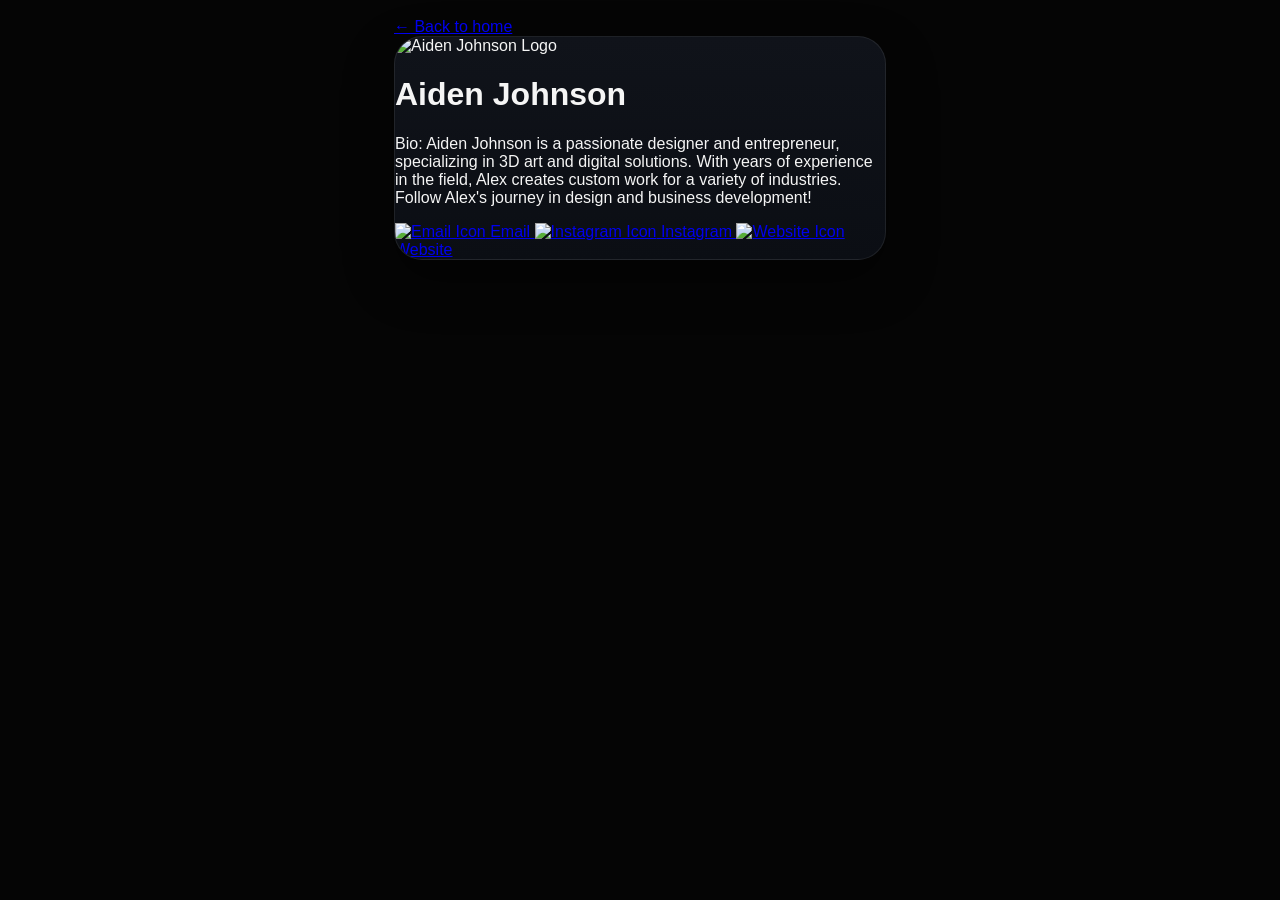
==== u/AidenKimJohnson/index.html @ 3c2676a0 "Update index.html" ====
<!DOCTYPE html>
<html lang="en">
<head>
  <meta charset="UTF-8" />
  <meta name="viewport" content="width=device-width, initial-scale=1.0"/>
  <title>Aiden Johnson | Mabel3DStudio</title>

  <!-- ABSOLUTE PATH TO CSS -->
  <link rel="stylesheet" href="../../style.css" />
</head>
<body>
  <div class="container">

    <a href="/Mabel3DStudio/index.html" class="back-link">← Back to home</a>

    <div class="hero-card">
      <img src="mabel3dstudiologowhite.png" alt="Aiden Johnson Logo" class="profile-logo" />
      <div class="description-box">
        <h1>Aiden Johnson</h1>
        <p>Bio: Aiden Johnson is a passionate designer and entrepreneur, specializing in 3D art and digital solutions. With years of experience in the field, Alex creates custom work for a variety of industries. Follow Alex's journey in design and business development!</p>
      </div>

      <div class="connect-buttons">
        <a href="mailto:aidenkim.johnson@gmail.com" class="connect-btn">
          <img src="email-icon.png" alt="Email Icon" />
          Email
        </a>
        <a href="https://www.instagram.com/Mabel3DStudio" class="connect-btn">
          <img src="instagram-icon.png" alt="Instagram Icon" />
          Instagram
        </a>
        <a href="https://d1qy6n5ihufgyw.cloudfront.net/" class="connect-btn">
          <img src="website-icon.png" alt="Website Icon" />
          Website
        </a>
      </div>
    </div>
  </div>
</body>
</html>
---- style.css ----
* {
  box-sizing: border-box;
}

body {
  margin: 0;
  font-family: Arial, sans-serif;
  background: #050505;
  color: #f5f5f5;
}

.container {
  max-width: 520px;
  margin: 0 auto;
  padding: 18px 14px 40px;
}

.hero-card {
  background: linear-gradient(180deg, #10131a 0%, #0b0e14 100%);
  border-radius: 28px;
  overflow: hidden;
  border: 1px solid rgba(255, 255, 255, 0.08);
  box-shadow: 0 20px 50px rgba(0, 0, 0, 0.45);
  margin-bottom: 20px;
}

.banner {
  height: 165px;
  background: linear-gradient(135deg, #1b1f2b 0%, #0d1017 50%, #151924 100%);
  position: relative;
}

.profile-content {
  padding: 24px 22px 28px;
}

.profile-logo-wrap {
  text-align: center;
  margin-top: -40px;
  margin-bottom: 40px;
  padding: 0 10px;
}

.profile-logo {
  width: 100%;
  max-width: 180px;
  height: auto;
  display: inline-block;
}

.profile-name {
  margin: 10px 0 6px;
  font-size: 2rem;
  font-weight: 700;
  text-align: center;
}

.profile-tagline {
  margin: 0;
  color: #d8dbe3;
  font-size: 1.05rem;
  line-height: 1.4;
  text-align: center;
}

.profile-location {
  margin-top: 8px;
  color: #9ca3af;
  font-size: 0.98rem;
  text-align: center;
}

.badge-wrap {
  text-align: center;
}

.badge {
  display: inline-block;
  margin-top: 18px;
  padding: 10px 16px;
  border-radius: 999px;
  background: linear-gradient(180deg, #30343d 0%, #22262e 100%);
  color: #f3f4f6;
  font-size: 0.95rem;
  text-decoration: none;
}

.section-title {
  margin: 0 0 12px;
  font-size: 1rem;
  color: #d4d7df;
  letter-spacing: 0.02em;
}

.action-list {
  display: flex;
  flex-direction: column;
  gap: 14px;
}

.action-card {
  display: flex;
  align-items: center;
  gap: 14px;
  text-decoration: none;
  color: #f5f5f5;
  background: linear-gradient(180deg, #0f1420 0%, #0b1019 100%);
  border: 1px solid rgba(255, 255, 255, 0.06);
  border-radius: 22px;
  padding: 16px 18px;
  box-shadow: 0 10px 24px rgba(0, 0, 0, 0.28);
  transition: transform 0.15s ease, border-color 0.15s ease;
}

.action-card:hover {
  transform: translateY(-1px);
  border-color: rgba(255, 255, 255, 0.12);
}

.action-icon {
  width: 54px;
  height: 54px;
  border-radius: 50%;
  flex-shrink: 0;
  display: flex;
  align-items: center;
  justify-content: center;
  font-size: 1.4rem;
  font-weight: 700;
  color: white;
}

.icon-call {
  background: linear-gradient(135deg, #30d158 0%, #16a34a 100%);
}

.icon-instagram {
  background: linear-gradient(135deg, #f58529 0%, #dd2a7b 50%, #8134af 100%);
}

.icon-website {
  background: linear-gradient(135deg, #4b5563 0%, #111827 100%);
}

.icon-email {
  background: linear-gradient(135deg, #60a5fa 0%, #2563eb 100%);
}

.action-text {
  flex: 1;
  min-width: 0;
}

.action-label {
  display: block;
  font-size: 1.45rem;
  font-weight: 700;
  margin-bottom: 4px;
}

.action-subtext {
  display: block;
  color: #aab1bd;
  font-size: 1rem;
  overflow-wrap: anywhere;
}

.top-link {
  display: inline-block;
  margin: 6px 0 14px;
  color: #cfd5df;
  text-decoration: none;
  font-size: 0.95rem;
}

.top-link:hover {
  text-decoration: underline;
}

.home-card {
  background: linear-gradient(180deg, #10131a 0%, #0b0e14 100%);
  border-radius: 28px;
  padding: 28px 22px;
  border: 1px solid rgba(255, 255, 255, 0.08);
  box-shadow: 0 20px 50px rgba(0, 0, 0, 0.45);
}

.home-logo-frame {
  width: 240px;
  margin: 0 auto 18px;
  background: #ffffff;
  border-radius: 24px;
  padding: 14px;
  box-shadow: 0 8px 24px rgba(0, 0, 0, 0.25);
}

.home-logo {
  width: 100%;
  display: block;
  height: auto;
}

.home-title {
  margin: 0;
  text-align: center;
  font-size: 2rem;
}

.home-subtitle {
  margin: 12px 0 0;
  text-align: center;
  color: #c9ced8;
  line-height: 1.6;
}

.home-button {
  display: block;
  margin-top: 24px;
  text-align: center;
  padding: 16px 18px;
  border-radius: 18px;
  background: linear-gradient(180deg, #1d4ed8 0%, #1e40af 100%);
  color: white;
  text-decoration: none;
  font-weight: 700;
  font-size: 1rem;
}

.home-button:hover {
  opacity: 0.95;
}

@media (max-width: 480px) {
  .profile-name {
    font-size: 1.75rem;
  }

  .action-label {
    font-size: 1.25rem;
  }

  .banner {
    height: 150px;
  }

  .home-logo-frame {
    width: 190px;
    padding: 12px;
  }

  .profile-logo {
    max-width: 160px;
  }
}
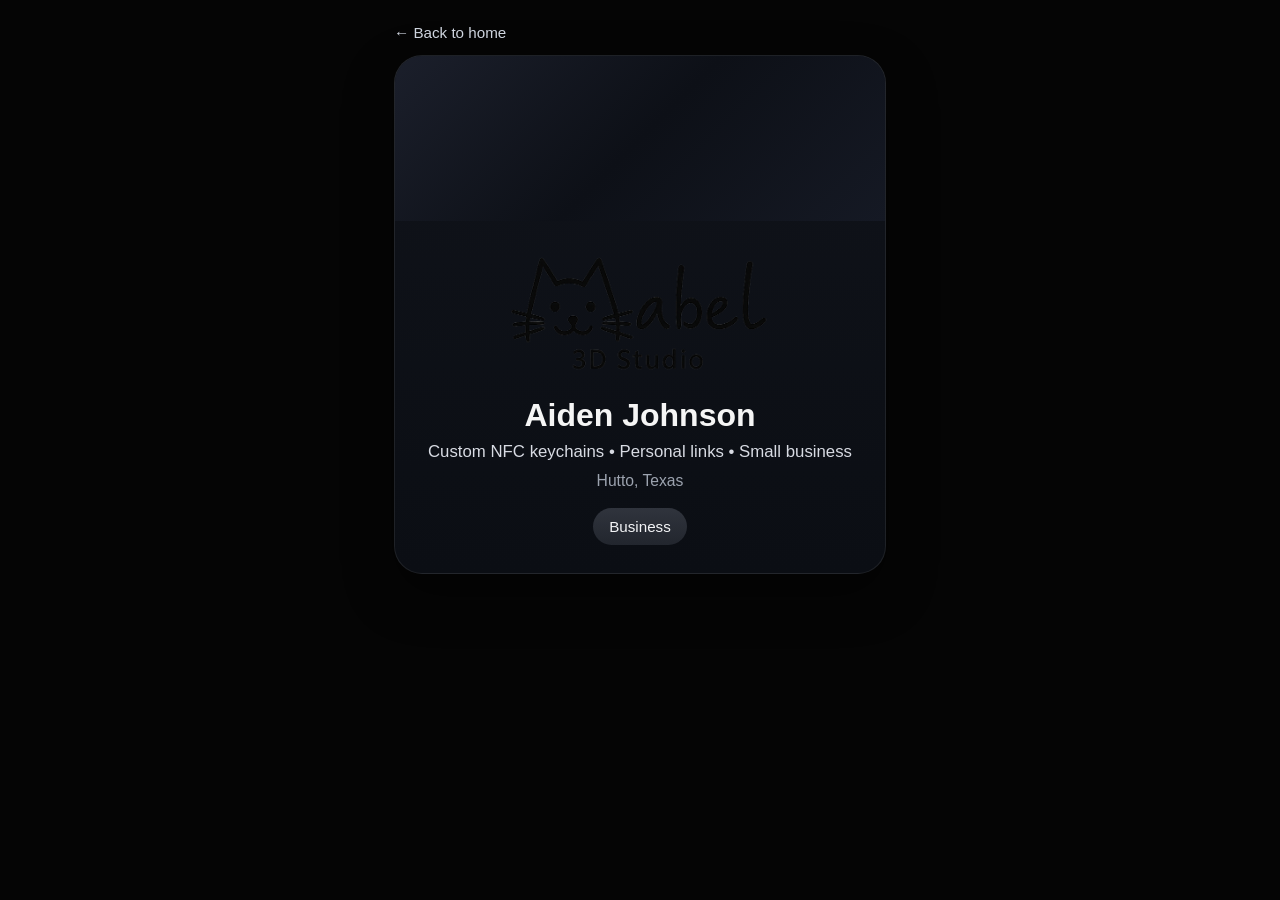
==== commit c6c9d9a0: "Update index.html" ====
--- a/u/AidenKimJohnson/index.html
+++ b/u/AidenKimJohnson/index.html
@@ -2,39 +2,29 @@
 <html lang="en">
 <head>
   <meta charset="UTF-8" />
-  <meta name="viewport" content="width=device-width, initial-scale=1.0"/>
+  <meta name="viewport" content="width=device-width, initial-scale=1.0" />
   <title>Aiden Johnson | Mabel3DStudio</title>
-
-  <!-- ABSOLUTE PATH TO CSS -->
   <link rel="stylesheet" href="../../style.css" />
 </head>
 <body>
   <div class="container">
-
-    <a href="/Mabel3DStudio/index.html" class="back-link">← Back to home</a>
+    <a class="top-link" href="../../index.html">← Back to home</a>
 
     <div class="hero-card">
-      <img src="mabel3dstudiologowhite.png" alt="Aiden Johnson Logo" class="profile-logo" />
-      <div class="description-box">
-        <h1>Aiden Johnson</h1>
-        <p>Bio: Aiden Johnson is a passionate designer and entrepreneur, specializing in 3D art and digital solutions. With years of experience in the field, Alex creates custom work for a variety of industries. Follow Alex's journey in design and business development!</p>
-      </div>
+      <div class="banner"></div>
 
-      <div class="connect-buttons">
-        <a href="mailto:aidenkim.johnson@gmail.com" class="connect-btn">
-          <img src="email-icon.png" alt="Email Icon" />
-          Email
-        </a>
-        <a href="https://www.instagram.com/Mabel3DStudio" class="connect-btn">
-          <img src="instagram-icon.png" alt="Instagram Icon" />
-          Instagram
-        </a>
-        <a href="https://d1qy6n5ihufgyw.cloudfront.net/" class="connect-btn">
-          <img src="website-icon.png" alt="Website Icon" />
-          Website
-        </a>
-      </div>
-    </div>
-  </div>
-</body>
-</html>
+      <div class="profile-content" style="padding-top: 24px;">
+        <div style="text-align: center; margin-bottom: 20px;">
+          <img
+            src="../../assets/mabel3dstudiologo.png"
+            alt="Mabel3DStudio logo"
+            style="width: 100%; max-width: 260px; height: auto; display: inline-block;"
+          />
+        </div>
+
+        <h1 class="profile-name" style="text-align: center;">Aiden Johnson</h1>
+        <p class="profile-tagline" style="text-align: center;">Custom NFC keychains • Personal links • Small business</p>
+        <div class="profile-location" style="text-align: center;">Hutto, Texas</div>
+        <div style="text-align: center;">
+          <div class="badge">Business</div>
+        </div>
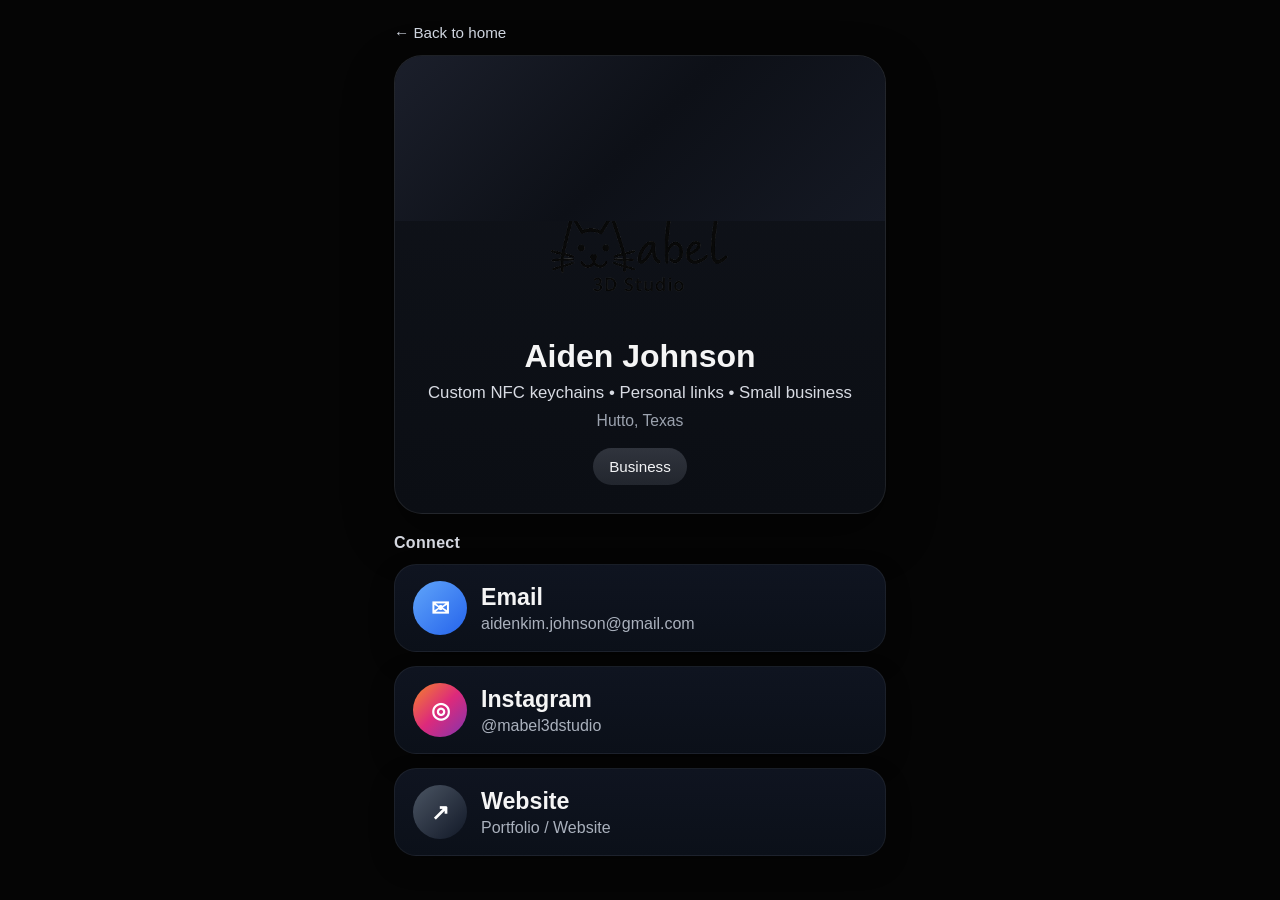
==== commit 9c3c1d18: "Update index.html" ====
--- a/u/AidenKimJohnson/index.html
+++ b/u/AidenKimJohnson/index.html
@@ -13,18 +13,52 @@
     <div class="hero-card">
       <div class="banner"></div>
 
-      <div class="profile-content" style="padding-top: 24px;">
-        <div style="text-align: center; margin-bottom: 20px;">
+      <div class="profile-content">
+        <div class="profile-logo-wrap">
           <img
             src="../../assets/mabel3dstudiologo.png"
             alt="Mabel3DStudio logo"
-            style="width: 100%; max-width: 260px; height: auto; display: inline-block;"
+            class="profile-logo"
           />
         </div>
 
-        <h1 class="profile-name" style="text-align: center;">Aiden Johnson</h1>
-        <p class="profile-tagline" style="text-align: center;">Custom NFC keychains • Personal links • Small business</p>
-        <div class="profile-location" style="text-align: center;">Hutto, Texas</div>
-        <div style="text-align: center;">
+        <h1 class="profile-name">Aiden Johnson</h1>
+        <p class="profile-tagline">Custom NFC keychains • Personal links • Small business</p>
+        <div class="profile-location">Hutto, Texas</div>
+
+        <div class="badge-wrap">
           <div class="badge">Business</div>
         </div>
+      </div>
+    </div>
+
+    <h2 class="section-title">Connect</h2>
+
+    <div class="action-list">
+      <a class="action-card" href="mailto:aidenkim.johnson@gmail.com">
+        <div class="action-icon icon-email">✉</div>
+        <div class="action-text">
+          <span class="action-label">Email</span>
+          <span class="action-subtext">aidenkim.johnson@gmail.com</span>
+        </div>
+      </a>
+
+      <a class="action-card" href="https://www.instagram.com/mabel3dstudio/" target="_blank">
+        <div class="action-icon icon-instagram">◎</div>
+        <div class="action-text">
+          <span class="action-label">Instagram</span>
+          <span class="action-subtext">@mabel3dstudio</span>
+        </div>
+      </a>
+
+      <a class="action-card" href="https://d1qy6n5ihufgyw.cloudfront.net/" target="_blank">
+        <div class="action-icon icon-website">↗</div>
+        <div class="action-text">
+          <span class="action-label">Website</span>
+          <span class="action-subtext">Portfolio / Website</span>
+        </div>
+      </a>
+    </div>
+  </div>
+</body>
+</html>
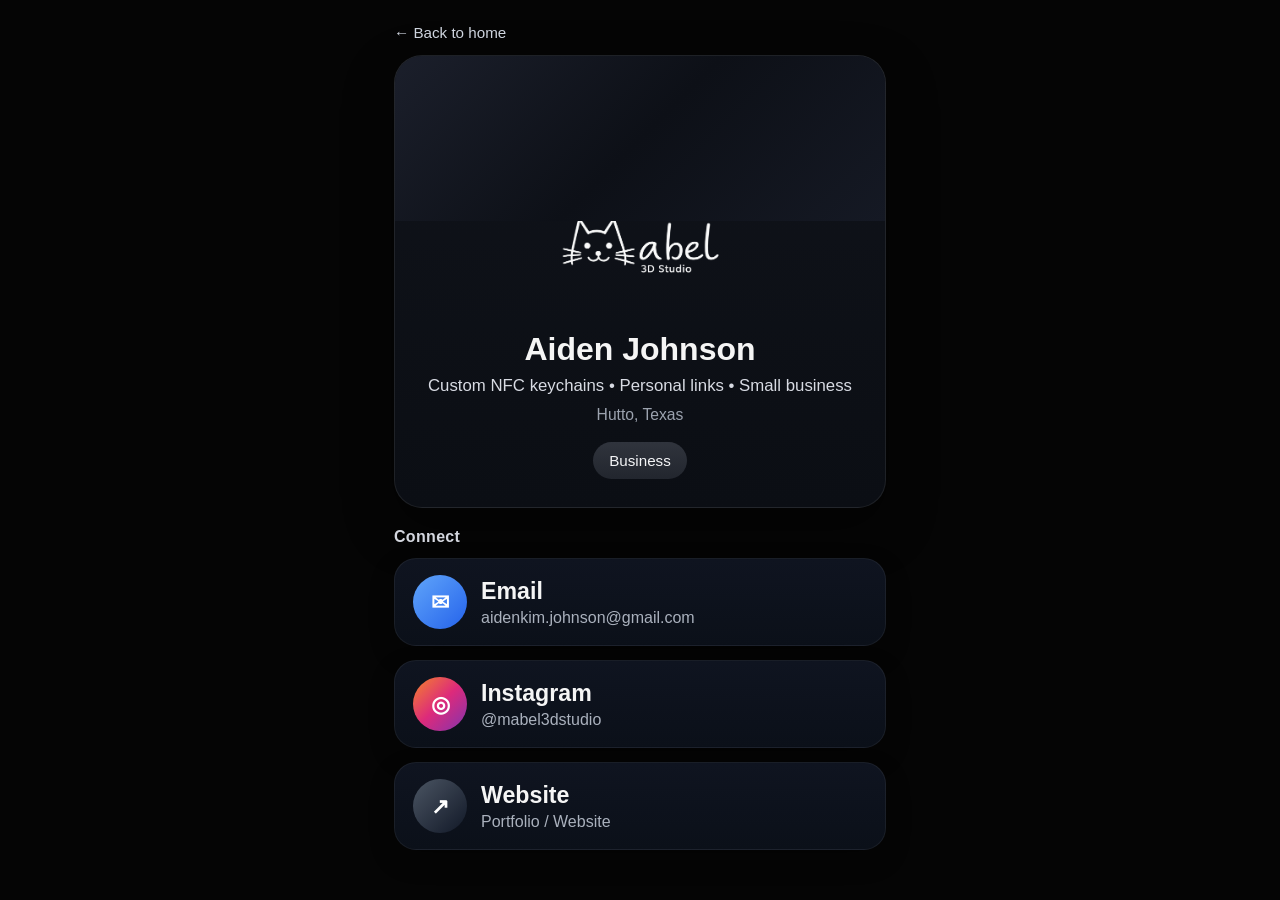
==== commit b17b7452: "Update index.html" ====
--- a/u/AidenKimJohnson/index.html
+++ b/u/AidenKimJohnson/index.html
@@ -16,7 +16,7 @@
       <div class="profile-content">
         <div class="profile-logo-wrap">
           <img
-            src="../../assets/mabel3dstudiologo.png"
+            src="../../assets/mabel3dstudiologowhite.png"
             alt="Mabel3DStudio logo"
             class="profile-logo"
           />
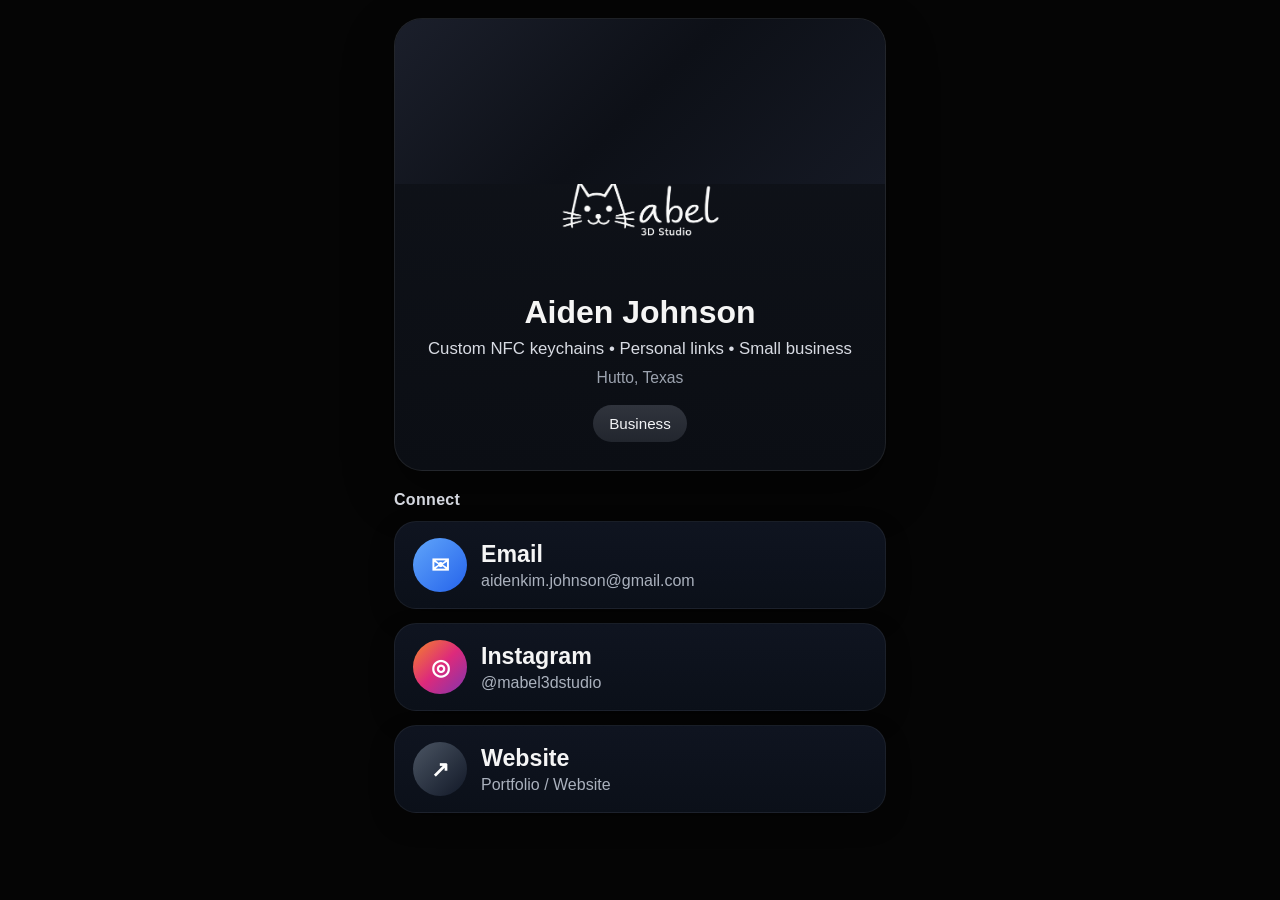
==== commit 9b5daece: "Update index.html" ====
--- a/u/AidenKimJohnson/index.html
+++ b/u/AidenKimJohnson/index.html
@@ -8,7 +8,6 @@
 </head>
 <body>
   <div class="container">
-    <a class="top-link" href="../../index.html">← Back to home</a>
 
     <div class="hero-card">
       <div class="banner"></div>
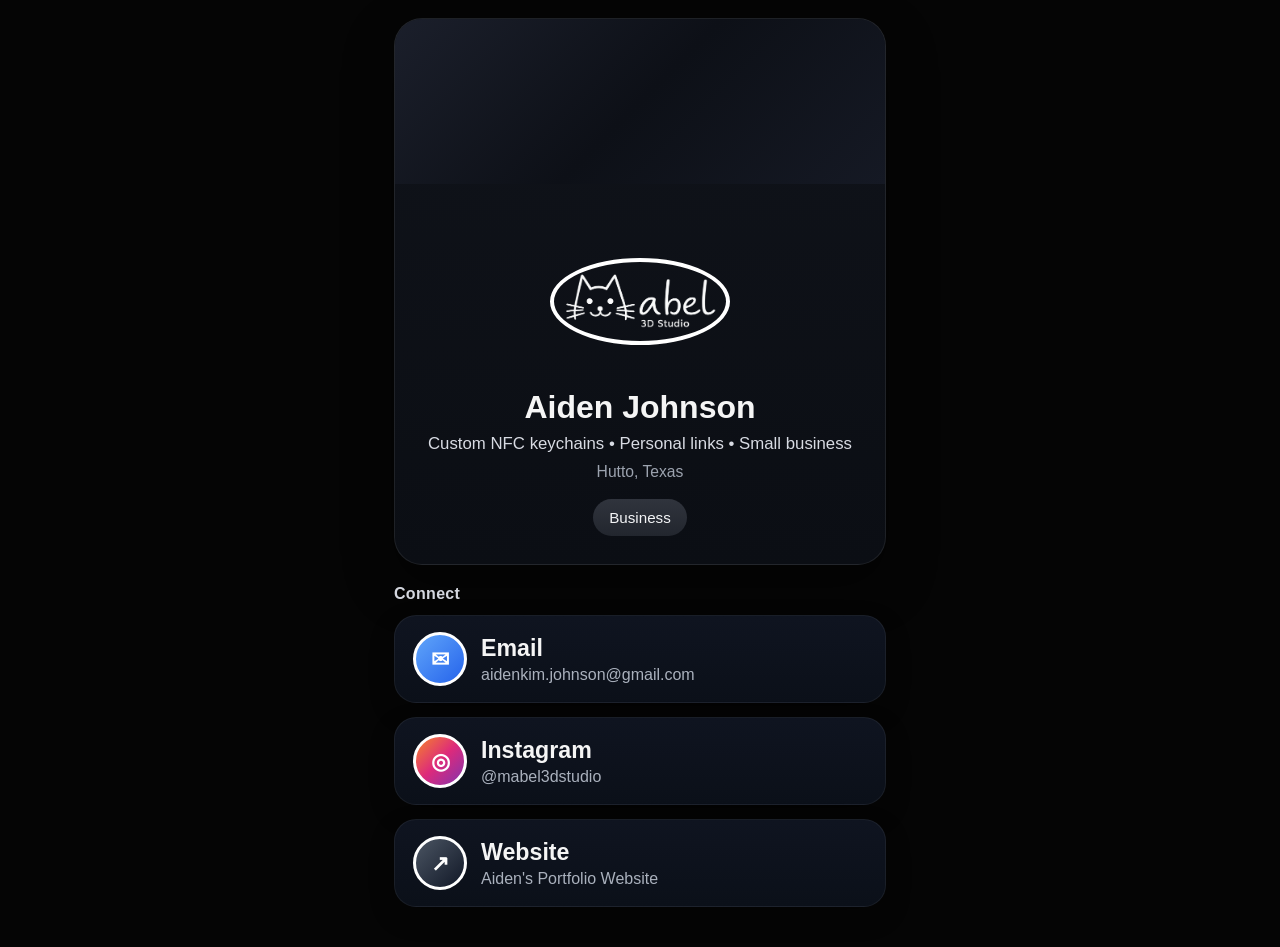
==== commit d091ac4e: "Update index.html" ====
--- a/u/AidenKimJohnson/index.html
+++ b/u/AidenKimJohnson/index.html
@@ -54,7 +54,7 @@
         <div class="action-icon icon-website">↗</div>
         <div class="action-text">
           <span class="action-label">Website</span>
-          <span class="action-subtext">Portfolio / Website</span>
+          <span class="action-subtext">Aiden's Portfolio Website</span>
         </div>
       </a>
     </div>
--- a/style.css
+++ b/style.css
@@ -36,7 +36,7 @@
 
 .profile-logo-wrap {
   text-align: center;
-  margin-top: -40px;
+  margin-top: 40px;
   margin-bottom: 40px;
   padding: 0 10px;
 }
@@ -46,6 +46,9 @@
   max-width: 180px;
   height: auto;
   display: inline-block;
+  border-radius: 50%;
+  border: 4px solid #fff; /* Adds a border around the image */
+  margin-top: 10px; /* Adjust this for more space if necessary */
 }
 
 .profile-name {
@@ -120,7 +123,7 @@
 .action-icon {
   width: 54px;
   height: 54px;
-  border-radius: 50%;
+  border-radius: 50%; /* Makes the icons circular */
   flex-shrink: 0;
   display: flex;
   align-items: center;
@@ -128,6 +131,7 @@
   font-size: 1.4rem;
   font-weight: 700;
   color: white;
+  border: 3px solid #fff; /* Adds a border around the icons */
 }
 
 .icon-call {
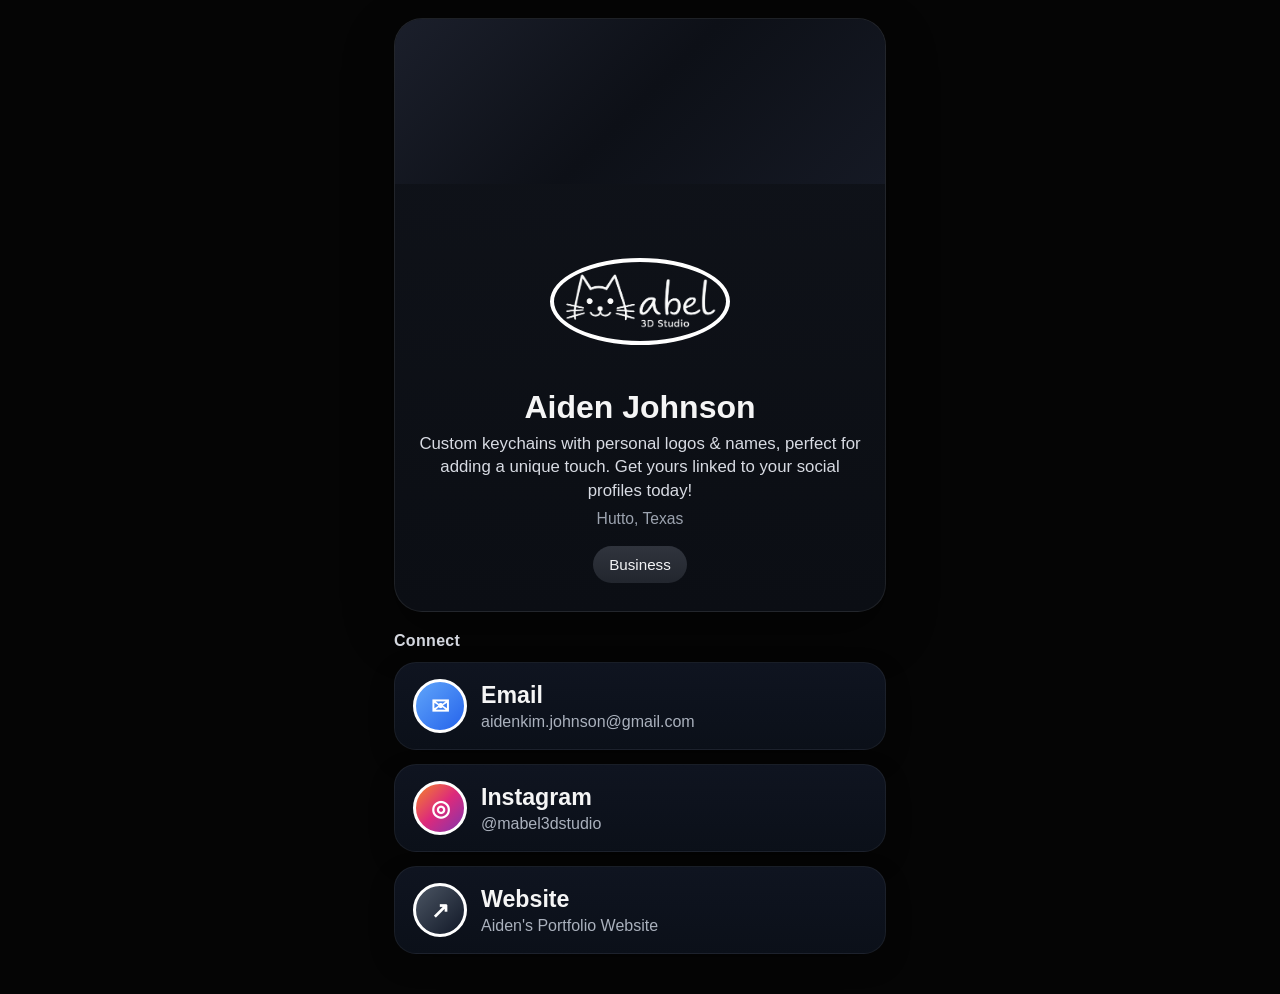
==== commit 45f98337: "Update index.html" ====
--- a/u/AidenKimJohnson/index.html
+++ b/u/AidenKimJohnson/index.html
@@ -22,7 +22,7 @@
         </div>
 
         <h1 class="profile-name">Aiden Johnson</h1>
-        <p class="profile-tagline">Custom NFC keychains • Personal links • Small business</p>
+        <p class="profile-tagline">Custom keychains with personal logos & names, perfect for adding a unique touch. Get yours linked to your social profiles today!</p>
         <div class="profile-location">Hutto, Texas</div>
 
         <div class="badge-wrap">
